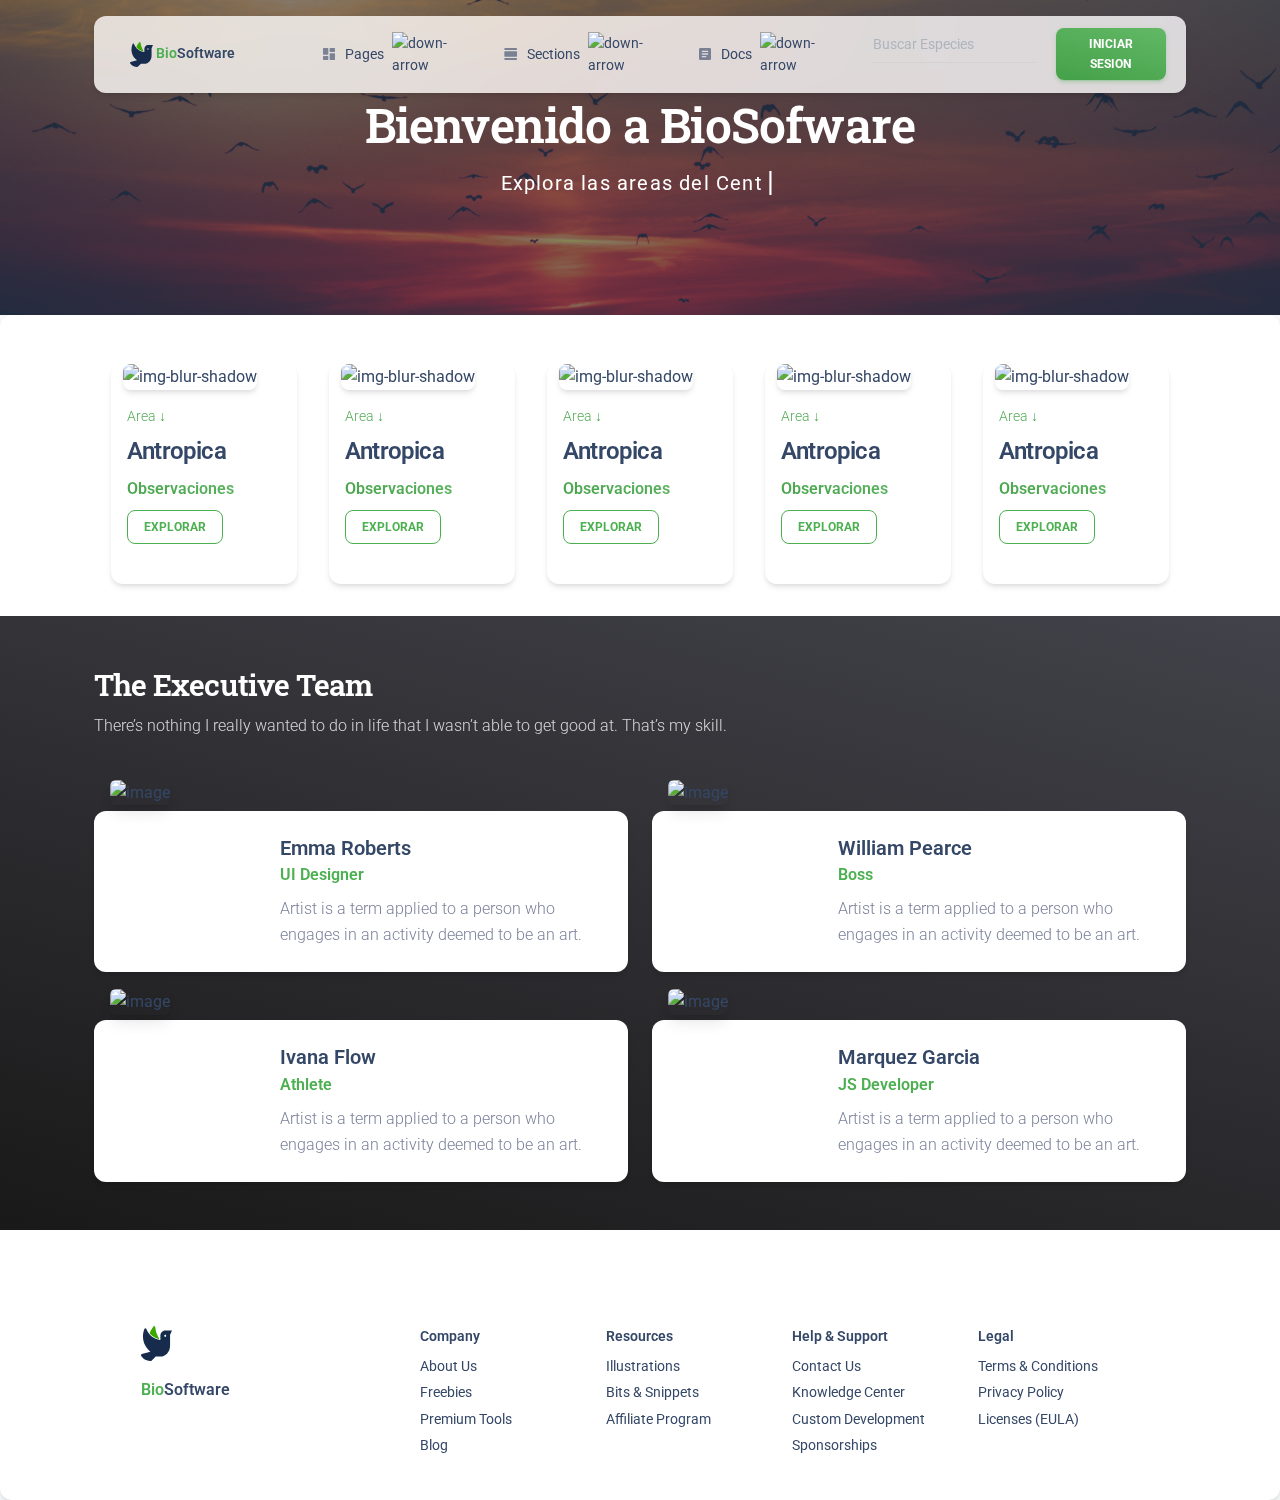
==== pages/areas.html @ e3a81d8c "11:01am 10/03/2023" ====
<!--
=========================================================
* <span class="text-dark font-weight-bold"><span class="text-success">Bio</span>Software</span> - v3.0.4
=========================================================

* Product Page:  https://www.creative-tim.com/product/material-kit 
* Copyright 2022 Creative Tim (https://www.creative-tim.com)
* Coded by www.creative-tim.com

=========================================================

* The above copyright notice and this permission notice shall be included in all copies or substantial portions of the Software. -->
<!DOCTYPE html>
<html lang="en" itemscope itemtype="http://schema.org/WebPage">

<head>
  <meta charset="utf-8" />
  <meta name="viewport" content="width=device-width, initial-scale=1, shrink-to-fit=no">
  <link rel="apple-touch-icon" sizes="76x76" href="../assets/img/logo-bio.svg">
  <link rel="icon" type="image/png" href="../assets/img/logo-bio.svg">
  <title>
    Biosofware
  </title>
  <!--     Fonts and icons     -->
  <link rel="stylesheet" type="text/css" href="https://fonts.googleapis.com/css?family=Roboto:300,400,500,700,900|Roboto+Slab:400,700" />
  <!-- Nucleo Icons -->
  <link href="../assets/css/nucleo-icons.css" rel="stylesheet" />
  <link href="../assets/css/nucleo-svg.css" rel="stylesheet" />
  <!-- Font Awesome Icons -->
  <script src="https://kit.fontawesome.com/42d5adcbca.js" crossorigin="anonymous"></script>
  <!-- Material Icons -->
  <link href="https://fonts.googleapis.com/icon?family=Material+Icons+Round" rel="stylesheet">
  <!-- CSS Files -->
  <link id="pagestyle" href="../assets/css/material-kit.css?v=3.0.4" rel="stylesheet" />
</head>

<body class="about-us bg-gray-100">
    <!-- Navbar Transparent -->
    <div class="container position-sticky z-index-sticky top-0"><div class="row"><div class="col-12">
      <nav class="navbar navbar-expand-lg  blur border-radius-xl top-0 z-index-fixed shadow position-absolute my-3 py-2 start-0 end-0 mx-4">
        <div class="container-fluid px-0">
          <a class="navbar-brand font-weight-bolder ms-sm-3" href="https://demos.creative-tim.com/material-kit/index" rel="tooltip" title="Designed and Coded by Creative Tim" data-placement="bottom" target="_blank">
            <img class="material-icons w-15 ps-1" src="../assets/img/logo-bio.svg" alt="">
            <span class="text-dark font-weight-bold"><span class="text-success">Bio</span>Software</span>
          </a>
          <button class="navbar-toggler shadow-none ms-1" type="button" data-bs-toggle="collapse" data-bs-target="#navigation" aria-controls="navigation" aria-expanded="false" aria-label="Toggle navigation">
            <span class="navbar-toggler-icon mt-2">
              <span class="navbar-toggler-bar bar1"></span>
              <span class="navbar-toggler-bar bar2"></span>
              <span class="navbar-toggler-bar bar3"></span>
            </span>
          </button>
          <div class="collapse navbar-collapse pt-3 pb-2 py-lg-0 w-100" id="navigation">
            <ul class="navbar-nav navbar-nav-hover ms-auto">
              <li class="nav-item dropdown dropdown-hover mx-2">
                <a class="nav-link ps-2 d-flex cursor-pointer align-items-center" id="dropdownMenuPages" data-bs-toggle="dropdown" aria-expanded="false">
                  <i class="material-icons opacity-6 me-2 text-md">dashboard</i>
                  Pages
                  <img src="../assets/img/down-arrow-dark.svg" alt="down-arrow" class="arrow ms-auto ms-md-2">
                </a>
                <div class="dropdown-menu dropdown-menu-animation ms-n3 dropdown-md p-3 border-radius-xl mt-0 mt-lg-3" aria-labelledby="dropdownMenuPages">
                  <div class="d-none d-lg-block">
        <h6 class="dropdown-header text-dark font-weight-bolder d-flex align-items-center px-1">
          Landing Pages
        </h6>
        <a href="./pages/about-us.html" class="dropdown-item border-radius-md">
          <span>About Us</span>
        </a>
        <a href="./pages/contact-us.html" class="dropdown-item border-radius-md">
          <span>Contact Us</span>
        </a>
        <a href="./pages/author.html" class="dropdown-item border-radius-md">
          <span>Author</span>
        </a>
        <h6 class="dropdown-header text-dark font-weight-bolder d-flex align-items-center px-1 mt-3">
          Account
        </h6>
        <a href="./pages/sign-in.html" class="dropdown-item border-radius-md">
          <span>Sign In</span>
        </a>
      </div>
      
      <div class="d-lg-none">
        <h6 class="dropdown-header text-dark font-weight-bolder d-flex align-items-center px-1">
          Landing Pages
        </h6>
      
        <a href="./pages/about-us.html" class="dropdown-item border-radius-md">
          <span>About Us</span>
        </a>
        <a href="./pages/contact-us.html" class="dropdown-item border-radius-md">
          <span>Contact Us</span>
        </a>
        <a href="./pages/author.html" class="dropdown-item border-radius-md">
          <span>Author</span>
        </a>
      
        <h6 class="dropdown-header text-dark font-weight-bolder d-flex align-items-center px-1 mt-3">
          Account
        </h6>
        <a href="./pages/sign-in.html" class="dropdown-item border-radius-md">
          <span>Sign In</span>
        </a>
      
      </div>
      
                </div>
              </li>
      
              <li class="nav-item dropdown dropdown-hover mx-2">
                <a class="nav-link ps-2 d-flex cursor-pointer align-items-center" id="dropdownMenuBlocks" data-bs-toggle="dropdown" aria-expanded="false">
                  <i class="material-icons opacity-6 me-2 text-md">view_day</i>
                  Sections
                  <img src="../assets/img/down-arrow-dark.svg" alt="down-arrow" class="arrow ms-auto ms-md-2">
                </a>
                <ul class="dropdown-menu dropdown-menu-end dropdown-menu-animation dropdown-md dropdown-md-responsive p-3 border-radius-lg mt-0 mt-lg-3" aria-labelledby="dropdownMenuBlocks">
                  <div class="d-none d-lg-block">
        <li class="nav-item dropdown dropdown-hover dropdown-subitem">
          <a class="dropdown-item py-2 ps-3 border-radius-md" href="./presentation.html">
            <div class="w-100 d-flex align-items-center justify-content-between">
              <div>
                <h6 class="dropdown-header text-dark font-weight-bolder d-flex justify-content-cente align-items-center p-0">Page Sections</h6>
                <span class="text-sm">See all sections</span>
              </div>
              <img src="../assets/img/down-arrow.svg" alt="down-arrow" class="arrow">
            </div>
          </a>
          <div class="dropdown-menu mt-0 py-3 px-2 mt-3">
            <a class="dropdown-item ps-3 border-radius-md mb-1" href="./sections/page-sections/hero-sections.html">
              Page Headers
            </a>
            <a class="dropdown-item ps-3 border-radius-md mb-1" href="./sections/page-sections/features.html">
              Features
            </a>
          </div>
        </li>
      
        <li class="nav-item dropdown dropdown-hover dropdown-subitem">
          <a class="dropdown-item py-2 ps-3 border-radius-md" href="./presentation.html">
            <div class="w-100 d-flex align-items-center justify-content-between">
              <div>
                <h6 class="dropdown-header text-dark font-weight-bolder d-flex justify-content-cente align-items-center p-0">Navigation</h6>
                <span class="text-sm">See all navigations</span>
              </div>
              <img src="../assets/img/down-arrow.svg" alt="down-arrow" class="arrow">
            </div>
          </a>
          <div class="dropdown-menu mt-0 py-3 px-2 mt-3">
            <a class="dropdown-item ps-3 border-radius-md mb-1" href="./sections/navigation/navbars.html">
              Navbars
            </a>
            <a class="dropdown-item ps-3 border-radius-md mb-1" href="./sections/navigation/nav-tabs.html">
              Nav Tabs
            </a>
            <a class="dropdown-item ps-3 border-radius-md mb-1" href="./sections/navigation/pagination.html">
              Pagination
            </a>
          </div>
        </li>
      
        <li class="nav-item dropdown dropdown-hover dropdown-subitem">
          <a class="dropdown-item py-2 ps-3 border-radius-md" href="./presentation.html">
            <div class="w-100 d-flex align-items-center justify-content-between">
              <div>
                <h6 class="dropdown-header text-dark font-weight-bolder d-flex justify-content-cente align-items-center p-0">Input Areas</h6>
                <span class="text-sm">See all input areas</span>
              </div>
              <img src="../assets/img/down-arrow.svg" alt="down-arrow" class="arrow">
            </div>
          </a>
          <div class="dropdown-menu mt-0 py-3 px-2 mt-3">
            <a class="dropdown-item ps-3 border-radius-md mb-1" href="./sections/input-areas/inputs.html">
              Inputs
            </a>
            <a class="dropdown-item ps-3 border-radius-md mb-1" href="./sections/input-areas/forms.html">
              Forms
            </a>
          </div>
        </li>
      
        <li class="nav-item dropdown dropdown-hover dropdown-subitem">
          <a class="dropdown-item py-2 ps-3 border-radius-md" href="./presentation.html">
            <div class="w-100 d-flex align-items-center justify-content-between">
              <div>
                <h6 class="dropdown-header text-dark font-weight-bolder d-flex justify-content-cente align-items-center p-0">Attention Catchers</h6>
                <span class="text-sm">See all examples</span>
              </div>
              <img src="../assets/img/down-arrow.svg" alt="down-arrow" class="arrow">
            </div>
          </a>
          <div class="dropdown-menu mt-0 py-3 px-2 mt-3">
            <a class="dropdown-item ps-3 border-radius-md mb-1" href="./sections/attention-catchers/alerts.html">
              Alerts
            </a>
            <a class="dropdown-item ps-3 border-radius-md mb-1" href="./sections/attention-catchers/modals.html">
              Modals
            </a>
            <a class="dropdown-item ps-3 border-radius-md mb-1" href="./sections/attention-catchers/tooltips-popovers.html">
              Tooltips & Popovers
            </a>
          </div>
        </li>
      
        <li class="nav-item dropdown dropdown-hover dropdown-subitem">
          <a class="dropdown-item py-2 ps-3 border-radius-md" href="./presentation.html">
            <div class="w-100 d-flex align-items-center justify-content-between">
              <div>
                <h6 class="dropdown-header text-dark font-weight-bolder d-flex justify-content-cente align-items-center p-0">Elements</h6>
                <span class="text-sm">See all elements</span>
              </div>
      
              <img src="../assets/img/down-arrow.svg" alt="down-arrow" class="arrow">
            </div>
          </a>
          <div class="dropdown-menu mt-0 py-3 px-2 mt-3">
            <a class="dropdown-item ps-3 border-radius-md mb-1" href="./sections/elements/avatars.html">
              Avatars
            </a>
            <a class="dropdown-item ps-3 border-radius-md mb-1" href="./sections/elements/badges.html">
              Badges
            </a>
            <a class="dropdown-item ps-3 border-radius-md mb-1" href="./sections/elements/breadcrumbs.html">
              Breadcrumbs
            </a>
            <a class="dropdown-item ps-3 border-radius-md mb-1" href="./sections/elements/buttons.html">
              Buttons
            </a>
            <a class="dropdown-item ps-3 border-radius-md mb-1" href="./sections/elements/dropdowns.html">
              Dropdowns
            </a>
            <a class="dropdown-item ps-3 border-radius-md mb-1" href="./sections/elements/progress-bars.html">
              Progress Bars
            </a>
            <a class="dropdown-item ps-3 border-radius-md mb-1" href="./sections/elements/toggles.html">
              Toggles
            </a>
            <a class="dropdown-item ps-3 border-radius-md mb-1" href="./sections/elements/typography.html">
              Typography
            </a>
          </div>
        </li>
      </div>
      
      <div class="row d-lg-none">
        <div class="col-md-12">
          <div class="d-flex mb-2">
            <div class="icon h-10 me-3 d-flex mt-1">
              <i class="ni ni-single-copy-04 text-gradient text-primary"></i>
            </div>
            <div class="w-100 d-flex align-items-center justify-content-between">
              <div>
                <h6 class="dropdown-header text-dark font-weight-bolder d-flex justify-content-cente align-items-center p-0">Page Sections</h6>
              </div>
            </div>
          </div>
          <a class="dropdown-item ps-3 border-radius-md mb-1" href="./sections/page-sections/hero-sections.html">
            Page Headers
          </a>
          <a class="dropdown-item ps-3 border-radius-md mb-1" href="./sections/page-sections/features.html">
            Features
          </a>
      
          <div class="d-flex mb-2 mt-3">
            <div class="icon h-10 me-3 d-flex mt-1">
              <i class="ni ni-laptop text-gradient text-primary"></i>
            </div>
            <div class="w-100 d-flex align-items-center justify-content-between">
              <div>
                <h6 class="dropdown-header text-dark font-weight-bolder d-flex justify-content-cente align-items-center p-0">Navigation</h6>
              </div>
            </div>
          </div>
          <a class="dropdown-item ps-3 border-radius-md mb-1" href="./sections/navigation/navbars.html">
            Navbars
          </a>
          <a class="dropdown-item ps-3 border-radius-md mb-1" href="./sections/navigation/nav-tabs.html">
            Nav Tabs
          </a>
          <a class="dropdown-item ps-3 border-radius-md mb-1" href="./sections/navigation/pagination.html">
            Pagination
          </a>
      
      
          <div class="d-flex mb-2 mt-3">
            <div class="icon h-10 me-3 d-flex mt-1">
              <i class="ni ni-badge text-gradient text-primary"></i>
            </div>
            <div class="w-100 d-flex align-items-center justify-content-between">
              <div>
                <h6 class="dropdown-header text-dark font-weight-bolder d-flex justify-content-cente align-items-center p-0">Input Areas</h6>
              </div>
            </div>
          </div>
          <a class="dropdown-item ps-3 border-radius-md mb-1" href="./sections/input-areas/inputs.html">
            Inputs
          </a>
          <a class="dropdown-item ps-3 border-radius-md mb-1" href="./sections/input-areas/forms.html">
            Forms
          </a>
      
      
          <div class="d-flex mb-2 mt-3">
            <div class="icon h-10 me-3 d-flex mt-1">
              <i class="ni ni-notification-70 text-gradient text-primary"></i>
            </div>
            <div class="w-100 d-flex align-items-center justify-content-between">
              <div>
                <h6 class="dropdown-header text-dark font-weight-bolder d-flex justify-content-cente align-items-center p-0">Attention Catchers</h6>
              </div>
            </div>
          </div>
          <a class="dropdown-item ps-3 border-radius-md mb-1" href="./sections/attention-catchers/alerts.html">
            Alerts
          </a>
          <a class="dropdown-item ps-3 border-radius-md mb-1" href="./sections/attention-catchers/modals.html">
            Modals
          </a>
          <a class="dropdown-item ps-3 border-radius-md mb-1" href="./sections/attention-catchers/tooltips-popovers.html">
            Tooltips & Popovers
          </a>
      
      
          <div class="d-flex mb-2 mt-3">
            <div class="icon h-10 me-3 d-flex mt-1">
              <i class="ni ni-app text-gradient text-primary"></i>
            </div>
            <div class="w-100 d-flex align-items-center justify-content-between">
              <div>
                <h6 class="dropdown-header text-dark font-weight-bolder d-flex justify-content-cente align-items-center p-0">Elements</h6>
              </div>
            </div>
          </div>
          <a class="dropdown-item ps-3 border-radius-md mb-1" href="./sections/elements/avatars.html">
            Avatars
          </a>
          <a class="dropdown-item ps-3 border-radius-md mb-1" href="./sections/elements/badges.html">
            Badges
          </a>
          <a class="dropdown-item ps-3 border-radius-md mb-1" href="./sections/elements/breadcrumbs.html">
            Breadcrumbs
          </a>
          <a class="dropdown-item ps-3 border-radius-md mb-1" href="./sections/elements/buttons.html">
            Buttons
          </a>
          <a class="dropdown-item ps-3 border-radius-md mb-1" href="./sections/elements/dropdowns.html">
            Dropdowns
          </a>
          <a class="dropdown-item ps-3 border-radius-md mb-1" href="./sections/elements/progress-bars.html">
            Progress Bars
          </a>
          <a class="dropdown-item ps-3 border-radius-md mb-1" href="./sections/elements/toggles.html">
            Toggles
          </a>
          <a class="dropdown-item ps-3 border-radius-md mb-1" href="./sections/elements/typography.html">
            Typography
          </a>
        </div>
      </div>
      
                </ul>
              </li>
      
              <li class="nav-item dropdown dropdown-hover mx-2">
                <a class="nav-link ps-2 d-flex cursor-pointer align-items-center" id="dropdownMenuDocs" data-bs-toggle="dropdown" aria-expanded="false">
                  <i class="material-icons opacity-6 me-2 text-md">article</i>
                  Docs
                  <img src="../assets/img/down-arrow-dark.svg" alt="down-arrow" class="arrow ms-auto ms-md-2">
                </a>
                <ul class="dropdown-menu dropdown-menu-end dropdown-menu-animation dropdown-md dropdown-md-responsive mt-0 mt-lg-3 p-3 border-radius-lg" aria-labelledby="dropdownMenuDocs">
                  <div class="d-none d-lg-block">
        <ul class="list-group">
          <li class="nav-item list-group-item border-0 p-0">
            <a class="dropdown-item py-2 ps-3 border-radius-md" href=" https://www.creative-tim.com/learning-lab/bootstrap/overview/material-kit ">
              <h6 class="dropdown-header text-dark font-weight-bolder d-flex justify-content-cente align-items-center p-0">Getting Started</h6>
              <span class="text-sm">All about overview, quick start, license and contents</span>
            </a>
          </li>
          <li class="nav-item list-group-item border-0 p-0">
            <a class="dropdown-item py-2 ps-3 border-radius-md" href=" https://www.creative-tim.com/learning-lab/bootstrap/colors/material-kit ">
              <h6 class="dropdown-header text-dark font-weight-bolder d-flex justify-content-cente align-items-center p-0">Foundation</h6>
              <span class="text-sm">See our colors, icons and typography</span>
            </a>
          </li>
          <li class="nav-item list-group-item border-0 p-0">
            <a class="dropdown-item py-2 ps-3 border-radius-md" href=" https://www.creative-tim.com/learning-lab/bootstrap/alerts/material-kit ">
              <h6 class="dropdown-header text-dark font-weight-bolder d-flex justify-content-cente align-items-center p-0">Components</h6>
              <span class="text-sm">Explore our collection of fully designed components</span>
            </a>
          </li>
          <li class="nav-item list-group-item border-0 p-0">
            <a class="dropdown-item py-2 ps-3 border-radius-md" href=" https://www.creative-tim.com/learning-lab/bootstrap/datepicker/material-kit ">
              <h6 class="dropdown-header text-dark font-weight-bolder d-flex justify-content-cente align-items-center p-0">Plugins</h6>
              <span class="text-sm">Check how you can integrate our plugins</span>
            </a>
          </li>
          <li class="nav-item list-group-item border-0 p-0">
            <a class="dropdown-item py-2 ps-3 border-radius-md" href=" https://www.creative-tim.com/learning-lab/bootstrap/utilities/material-kit ">
              <h6 class="dropdown-header text-dark font-weight-bolder d-flex justify-content-cente align-items-center p-0">Utility Classes</h6>
              <span class="text-sm">For those who want flexibility, use our utility classes</span>
            </a>
          </li>
        </ul>
      </div>
      
      <div class="row d-lg-none">
        <div class="col-md-12 g-0">
          <a class="dropdown-item py-2 ps-3 border-radius-md" href="./pages/about-us.html">
            <h6 class="dropdown-header text-dark font-weight-bolder d-flex justify-content-cente align-items-center p-0">Getting Started</h6>
            <span class="text-sm">All about overview, quick start, license and contents</span>
          </a>
      
          <a class="dropdown-item py-2 ps-3 border-radius-md" href="./pages/about-us.html">
            <h6 class="dropdown-header text-dark font-weight-bolder d-flex justify-content-cente align-items-center p-0">Foundation</h6>
            <span class="text-sm">See our colors, icons and typography</span>
          </a>
      
          <a class="dropdown-item py-2 ps-3 border-radius-md" href="./pages/about-us.html">
            <h6 class="dropdown-header text-dark font-weight-bolder d-flex justify-content-cente align-items-center p-0">Components</h6>
            <span class="text-sm">Explore our collection of fully designed components</span>
          </a>
      
          <a class="dropdown-item py-2 ps-3 border-radius-md" href="./pages/about-us.html">
            <h6 class="dropdown-header text-dark font-weight-bolder d-flex justify-content-cente align-items-center p-0">Plugins</h6>
            <span class="text-sm">Check how you can integrate our plugins</span>
          </a>
      
          <a class="dropdown-item py-2 ps-3 border-radius-md" href="./pages/about-us.html">
            <h6 class="dropdown-header text-dark font-weight-bolder d-flex justify-content-cente align-items-center p-0">Utility Classes</h6>
            <span class="text-sm">For those who want flexibility, use our utility classes</span>
          </a>
        </div>
      </div>
      
                </ul>
              </li>
              <div class="row text-center mx-2">
                <div class="mx-auto">
                  <div class="input-group input-group-dynamic">
                    <span class="input-group-text"><i class="fas fa-search" aria-hidden="true"></i></span>
                    <input class="form-control" placeholder="Buscar Especies" type="text" >
                  </div>
                </div>
              </div>
              <li class="nav-item my-auto ms-3 ms-lg-0">
                
                <a href="https://www.creative-tim.com/product/material-kit-pro" class="btn btn-sm bg-gradient-success mb-0 me-1 mt-2 mt-md-0">Iniciar Sesion</a>
                
              </li>
            </ul>
          </div>
        </div>
      </nav>
      <!-- End Navbar -->
      </div></div></div>
    <!-- End Navbar -->

    <header>
      <div class="page-header min-vh-35" style="background-image: url(&quot;../assets/fondos/ft7.jpg&quot;); background-position-y: 66%">
      <span class="mask bg-dark opacity-6"></span>
      <div class="container">
      <div class="row">
      <div class="col-lg-7 mx-auto text-white text-center">
      <h1 class="text-white">Bienvenido a BioSofware</h1>
      <p class="lead animate-text" id="animate-text1">Explora las areas del Centro Biotenológico Del Caribe.</p>
      </div>
      </div>
      </div>
      </div>
      </header>
  <!-- -------- END HEADER 7 w/ text and video ------- -->
  <div class="card card-body ">
<!-- Estilos de animacion de texto -->
      <style >
        .animate-text {
          letter-spacing: 0.075rem;
        }
        
        /*Para simular el cursor del teclado usamos la siguiente pseudoclase con una animación que pueden ver en la parte final del código CSS*/
        .animate-text::after {
          content: "|";
          font-size: 1.6rem;
          font-family: "Inconsolata", monospace;
          animation-name: parpadeo;
          animation-duration: 1s;
          animation-timing-function: linear;
          animation-iteration-count: infinite;
        }
        .zoom {
          animation: zoom 8s 0s;
        }
        
        /*Esta animación imita el parpadeo del cursor del teclado*/
        @keyframes parpadeo {
          0% {
            opacity: 1;
          }
          20% {
            opacity: 1;
          }
          25% {
            opacity: 0;
          }
          90% {
            opacity: 0;
          }
          100% {
            opacity: 1;
          }
        }
        
        /*Esta animación crea un zoom con la imagen de fondo del hero*/
        @keyframes zoom {
          0% {
            opacity: 0;
            transform: scale(1.1);
          }
          8% {
            opacity: 1;
          }
          60% {
            opacity: 1;
          }
          70% {
            opacity: 1;
            transform: scale(1);
          }
          100% {
            opacity: 1;
          }
        }
        
      </style>
<!-- Escript de animacion de texto -->
      <script>
        //Primero capturamos el elemento del DOM con el id que definimos en el html
        const text1 = document.getElementById("animate-text1");
        let str = text1.innerHTML;
        text1.innerHTML = "";

        //Declaramos una varible en la que asignaremos un valor para que sea el tiempo en ms que durará la función setTimeout
        const speed = 25;
        let i = 0;

        //Esta función recorre todos los caracteres nuestro texto
        const typeWriter = () => {
          if (i < str.length) {
            text1.innerHTML += str.charAt(i);
            i++;
            setTimeout(typeWriter, speed);
          }
        };

        //Acá ejecutamos la función
        setTimeout(typeWriter, speed);

      </script>

    <section class="py-4">
    <div class=" container">
      <div class="row justify-content-center">
      
      
        <div class="card mx-3 my-2 col-lg-2 col-md-6">
          <div class="card card-blog card-plain">
          <div class="position-relative">
          <a class="d-block">
          <img src="../assets/img/mapacbc.png" alt="img-blur-shadow" class="img-fluid shadow border-radius-lg">
          </a>
          </div>
          <div class="card-body px-1 pt-3">
            <p class="text-gradient text-success mb-2 text-sm">Area ↓</p>
          <a href="javascript:;">
          <h4>
            Antropica
          </h4>
          </a>
          <h6 class="text-gradient text-success"> <span id="state1" countTo="105"></span> Observaciones</h6>
          <button type="button" class="btn btn-outline-success btn-sm">Explorar</button>
          </div>
          </div>
          </div>

          <div class="card mx-3 my-2 col-lg-2 col-md-6">
            <div class="card card-blog card-plain">
            <div class="position-relative">
            <a class="d-block">
            <img src="../assets/img/mapacbc.png" alt="img-blur-shadow" class="img-fluid shadow border-radius-lg">
            </a>
            </div>
            <div class="card-body px-1 pt-3">
              <p class="text-gradient text-success mb-2 text-sm">Area ↓</p>
            <a href="javascript:;">
            <h4>
              Antropica
            </h4>
            </a>
            <h6 class="text-gradient text-success"> <span id="state2" countTo="74"></span> Observaciones</h6>
            <button type="button" class="btn btn-outline-success btn-sm">Explorar</button>
            </div>
            </div>
            </div>

            <div class="card mx-3 my-2 col-lg-2 col-md-6">
              <div class="card card-blog card-plain">
              <div class="position-relative">
              <a class="d-block">
              <img src="../assets/img/mapacbc.png" alt="img-blur-shadow" class="img-fluid shadow border-radius-lg">
              </a>
              </div>
              <div class="card-body px-1 pt-3">
                <p class="text-gradient text-success mb-2 text-sm">Area ↓</p>
              <a href="javascript:;">
              <h4>
                Antropica
              </h4>
              </a>
              <h6 class="text-gradient text-success"> <span id="state3" countTo="45"></span> Observaciones</h6>
              <button type="button" class="btn btn-outline-success btn-sm">Explorar</button>
              </div>
              </div>
              </div>

              <div class="card mx-3 my-2 col-lg-2 col-md-6">
                <div class="card card-blog card-plain">
                <div class="position-relative">
                <a class="d-block">
                <img src="../assets/img/mapacbc.png" alt="img-blur-shadow" class="img-fluid shadow border-radius-lg">
                </a>
                </div>
                <div class="card-body px-1 pt-3">
                  <p class="text-gradient text-success mb-2 text-sm">Area ↓</p>
                <a href="javascript:;">
                <h4>
                  Antropica
                </h4>
                </a>
                <h6 class="text-gradient text-success"> <span id="state4" countTo="94"></span> Observaciones</h6>
                <button type="button" class="btn btn-outline-success btn-sm">Explorar</button>
                </div>
                </div>
                </div>

                <div class="card mx-3 my-2 col-lg-2 col-md-6">
                  <div class="card card-blog card-plain">
                  <div class="position-relative">
                  <a class="d-block">
                  <img src="../assets/img/mapacbc.png" alt="img-blur-shadow" class="img-fluid shadow border-radius-lg">
                  </a>
                  </div>
                  <div class="card-body px-1 pt-3">
                    <p class="text-gradient text-success mb-2 text-sm">Area ↓</p>
                  <a href="javascript:;">
                  <h4>
                    Antropica
                  </h4>
                  </a>
                  <h6 class="text-gradient text-success"> <span id="state5" countTo="120"></span> Observaciones</h6>
                  <button type="button" class="btn btn-outline-success btn-sm">Explorar</button>
                  </div>
                  </div>
                  </div>
      </div>
      </div>
    </section>
    <!-- Section with four success areas left & one card right with image and waves -->

    <!-- END Section with four success areas left & one card right with image and waves -->
    <!-- -------- START Features w/ pattern background & stats & rocket -------- -->
    <section class="pb-5 position-relative bg-gradient-dark mx-n3">
      <div class="container">
        <div class="row">
          <div class="col-md-8 text-start mb-5 mt-5">
            <h3 class="text-white z-index-1 position-relative">The Executive Team</h3>
            <p class="text-white opacity-8 mb-0">There’s nothing I really wanted to do in life that I wasn’t able to get good at. That’s my skill.</p>
          </div>
        </div>
        <div class="row">
          <div class="col-lg-6 col-12">
            <div class="card card-profile mt-4">
              <div class="row">
                <div class="col-lg-4 col-md-6 col-12 mt-n5">
                  <a href="javascript:;">
                    <div class="p-3 pe-md-0">
                      <img class="w-100 border-radius-md shadow-lg" src="../assets/img/team-5.jpg" alt="image">
                    </div>
                  </a>
                </div>
                <div class="col-lg-8 col-md-6 col-12 my-auto">
                  <div class="card-body ps-lg-0">
                    <h5 class="mb-0">Emma Roberts</h5>
                    <h6 class="text-success">UI Designer</h6>
                    <p class="mb-0">Artist is a term applied to a person who engages in an activity deemed to be an art.</p>
                  </div>
                </div>
              </div>
            </div>
          </div>
          <div class="col-lg-6 col-12">
            <div class="card card-profile mt-lg-4 mt-5">
              <div class="row">
                <div class="col-lg-4 col-md-6 col-12 mt-n5">
                  <a href="javascript:;">
                    <div class="p-3 pe-md-0">
                      <img class="w-100 border-radius-md shadow-lg" src="../assets/img/bruce-mars.jpg" alt="image">
                    </div>
                  </a>
                </div>
                <div class="col-lg-8 col-md-6 col-12 my-auto">
                  <div class="card-body ps-lg-0">
                    <h5 class="mb-0">William Pearce</h5>
                    <h6 class="text-success">Boss</h6>
                    <p class="mb-0">Artist is a term applied to a person who engages in an activity deemed to be an art.</p>
                  </div>
                </div>
              </div>
            </div>
          </div>
        </div>
        <div class="row mt-4">
          <div class="col-lg-6 col-12">
            <div class="card card-profile mt-4 z-index-2">
              <div class="row">
                <div class="col-lg-4 col-md-6 col-12 mt-n5">
                  <a href="javascript:;">
                    <div class="p-3 pe-md-0">
                      <img class="w-100 border-radius-md shadow-lg" src="../assets/img/ivana-squares.jpg" alt="image">
                    </div>
                  </a>
                </div>
                <div class="col-lg-8 col-md-6 col-12 my-auto">
                  <div class="card-body ps-lg-0">
                    <h5 class="mb-0">Ivana Flow</h5>
                    <h6 class="text-success">Athlete</h6>
                    <p class="mb-0">Artist is a term applied to a person who engages in an activity deemed to be an art.</p>
                  </div>
                </div>
              </div>
            </div>
          </div>
          <div class="col-lg-6 col-12">
            <div class="card card-profile mt-lg-4 mt-5 z-index-2">
              <div class="row">
                <div class="col-lg-4 col-md-6 col-12 mt-n5">
                  <a href="javascript:;">
                    <div class="p-3 pe-md-0">
                      <img class="w-100 border-radius-md shadow-lg" src="../assets/img/ivana-square.jpg" alt="image">
                    </div>
                  </a>
                </div>
                <div class="col-lg-8 col-md-6 col-12 my-auto">
                  <div class="card-body ps-lg-0">
                    <h5 class="mb-0">Marquez Garcia</h5>
                    <h6 class="text-success">JS Developer</h6>
                    <p class="mb-0">Artist is a term applied to a person who engages in an activity deemed to be an art.</p>
                  </div>
                </div>
              </div>
            </div>
          </div>
        </div>
      </div>
    </section>
  <footer class="footer pt-5 mt-5">
    <div class="container">
      <div class=" row">
        <div class="col-md-3 mb-4 ms-auto">
          <div>
            <a href="https://www.creative-tim.com/product/material-kit">
              <img src="../assets/img/logo-bio.svg" class="mb-3 footer-logo" alt="main_logo">
            </a>
            <h6 class="font-weight-bolder mb-4"><span class="text-dark font-weight-bold"><span class="text-success">Bio</span>Software</span></h6>
          </div>
          <div>
            <ul class="d-flex flex-row ms-n3 nav">
              <li class="nav-item">
                <a class="nav-link pe-1" href="https://www.facebook.com/CreativeTim" target="_blank">
                  <i class="fab fa-facebook text-lg opacity-8"></i>
                </a>
              </li>
              <li class="nav-item">
                <a class="nav-link pe-1" href="https://twitter.com/creativetim" target="_blank">
                  <i class="fab fa-twitter text-lg opacity-8"></i>
                </a>
              </li>
              <li class="nav-item">
                <a class="nav-link pe-1" href="https://dribbble.com/creativetim" target="_blank">
                  <i class="fab fa-dribbble text-lg opacity-8"></i>
                </a>
              </li>
              <li class="nav-item">
                <a class="nav-link pe-1" href="https://github.com/creativetimofficial" target="_blank">
                  <i class="fab fa-github text-lg opacity-8"></i>
                </a>
              </li>
              <li class="nav-item">
                <a class="nav-link pe-1" href="https://www.youtube.com/channel/UCVyTG4sCw-rOvB9oHkzZD1w" target="_blank">
                  <i class="fab fa-youtube text-lg opacity-8"></i>
                </a>
              </li>
            </ul>
          </div>
        </div>
        <div class="col-md-2 col-sm-6 col-6 mb-4">
          <div>
            <h6 class="text-sm">Company</h6>
            <ul class="flex-column ms-n3 nav">
              <li class="nav-item">
                <a class="nav-link" href="https://www.creative-tim.com/presentation" target="_blank">
                  About Us
                </a>
              </li>
              <li class="nav-item">
                <a class="nav-link" href="https://www.creative-tim.com/templates/free" target="_blank">
                  Freebies
                </a>
              </li>
              <li class="nav-item">
                <a class="nav-link" href="https://www.creative-tim.com/templates/premium" target="_blank">
                  Premium Tools
                </a>
              </li>
              <li class="nav-item">
                <a class="nav-link" href="https://www.creative-tim.com/blog" target="_blank">
                  Blog
                </a>
              </li>
            </ul>
          </div>
        </div>
        <div class="col-md-2 col-sm-6 col-6 mb-4">
          <div>
            <h6 class="text-sm">Resources</h6>
            <ul class="flex-column ms-n3 nav">
              <li class="nav-item">
                <a class="nav-link" href="https://iradesign.io/" target="_blank">
                  Illustrations
                </a>
              </li>
              <li class="nav-item">
                <a class="nav-link" href="https://www.creative-tim.com/bits" target="_blank">
                  Bits & Snippets
                </a>
              </li>
              <li class="nav-item">
                <a class="nav-link" href="https://www.creative-tim.com/affiliates/new" target="_blank">
                  Affiliate Program
                </a>
              </li>
            </ul>
          </div>
        </div>
        <div class="col-md-2 col-sm-6 col-6 mb-4">
          <div>
            <h6 class="text-sm">Help & Support</h6>
            <ul class="flex-column ms-n3 nav">
              <li class="nav-item">
                <a class="nav-link" href="https://www.creative-tim.com/contact-us" target="_blank">
                  Contact Us
                </a>
              </li>
              <li class="nav-item">
                <a class="nav-link" href="https://www.creative-tim.com/knowledge-center" target="_blank">
                  Knowledge Center
                </a>
              </li>
              <li class="nav-item">
                <a class="nav-link" href="https://services.creative-tim.com/?ref=ct-mk2-footer" target="_blank">
                  Custom Development
                </a>
              </li>
              <li class="nav-item">
                <a class="nav-link" href="https://www.creative-tim.com/sponsorships" target="_blank">
                  Sponsorships
                </a>
              </li>
            </ul>
          </div>
        </div>
        <div class="col-md-2 col-sm-6 col-6 mb-4 me-auto">
          <div>
            <h6 class="text-sm">Legal</h6>
            <ul class="flex-column ms-n3 nav">
              <li class="nav-item">
                <a class="nav-link" href="https://www.creative-tim.com/knowledge-center/terms-of-service" target="_blank">
                  Terms & Conditions
                </a>
              </li>
              <li class="nav-item">
                <a class="nav-link" href="https://www.creative-tim.com/knowledge-center/privacy-policy" target="_blank">
                  Privacy Policy
                </a>
              </li>
              <li class="nav-item">
                <a class="nav-link" href="https://www.creative-tim.com/license" target="_blank">
                  Licenses (EULA)
                </a>
              </li>
            </ul>
          </div>
        </div>
        </div>
    </div>
  </footer>
  <!--   Core JS Files   -->
  <script src="../assets/js/core/popper.min.js" type="text/javascript"></script>
  <script src="../assets/js/core/bootstrap.min.js" type="text/javascript"></script>
  <script src="../assets/js/plugins/perfect-scrollbar.min.js"></script>
  <!--  Plugin for TypedJS, full documentation here: https://github.com/inorganik/CountUp.js -->
  <script src="../assets/js/plugins/countup.min.js"></script>
  <!--  Plugin for Parallax, full documentation here: https://github.com/wagerfield/parallax  -->
  <script src="../assets/js/plugins/parallax.min.js"></script>
  <!-- Control Center for Material UI Kit: parallax effects, scripts for the example pages etc -->
  <!--  Google Maps Plugin    -->
  <script src="https://maps.googleapis.com/maps/api/js?key=AIzaSyDTTfWur0PDbZWPr7Pmq8K3jiDp0_xUziI"></script>
  <script src="../assets/js/material-kit.min.js?v=3.0.4" type="text/javascript"></script>
  
    <script type="text/javascript">
    if (document.getElementById('state1')) {
      const countUp = new CountUp('state1', document.getElementById("state1").getAttribute("countTo"));
      if (!countUp.error) {
        countUp.start();
      } else {
        console.error(countUp.error);
      }
    }
    if (document.getElementById('state2')) {
      const countUp1 = new CountUp('state2', document.getElementById("state2").getAttribute("countTo"));
      if (!countUp1.error) {
        countUp1.start();
      } else {
        console.error(countUp1.error);
      }
    }
    
    if (document.getElementById('state3')) {
      const countUp1 = new CountUp('state3', document.getElementById("state3").getAttribute("countTo"));
      if (!countUp1.error) {
        countUp1.start();
      } else {
        console.error(countUp1.error);
      }
    }
    
    if (document.getElementById('state4')) {
      const countUp1 = new CountUp('state4', document.getElementById("state4").getAttribute("countTo"));
      if (!countUp1.error) {
        countUp1.start();
      } else {
        console.error(countUp1.error);
      }
    }
    
    if (document.getElementById('state5')) {
      const countUp1 = new CountUp('state5', document.getElementById("state5").getAttribute("countTo"));
      if (!countUp1.error) {
        countUp1.start();
      } else {
        console.error(countUp1.error);
      }
    }
    
    if (document.getElementById('state6')) {
      const countUp1 = new CountUp('state6', document.getElementById("state6").getAttribute("countTo"));
      if (!countUp1.error) {
        countUp1.start();
      } else {
        console.error(countUp1.error);
      }
    }
    
    if (document.getElementById('state7')) {
      const countUp1 = new CountUp('state7', document.getElementById("state7").getAttribute("countTo"));
      if (!countUp1.error) {
        countUp1.start();
      } else {
        console.error(countUp1.error);
      }
    }
    
    if (document.getElementById('state8')) {
      const countUp1 = new CountUp('state8', document.getElementById("state8").getAttribute("countTo"));
      if (!countUp1.error) {
        countUp1.start();
      } else {
        console.error(countUp1.error);
      }
    }
    if (document.getElementById('state9')) {
      const countUp2 = new CountUp('state9', document.getElementById("state9").getAttribute("countTo"));
      if (!countUp2.error) {
        countUp2.start();
      } else {
        console.error(countUp2.error);
      };
    }

    var el = document.getElementById('navbarPresentationShadow');
    var distance = 58;

    function scrollNavbarShadow() {
      if (this.pageYOffset > distance) {
        el.classList.remove('shadow-none');
        el.classList.add('shadow');
      } else {
        el.classList.add('shadow-none');
        el.classList.remove('shadow');
      }
    }

    window.addEventListener("scroll", function() {
      scrollNavbarShadow();
    });
  </script>
  </script>
  <script>
    if (document.getElementsByClassName('page-header')) {
      window.onscroll = debounce(function() {
        var scrollPosition = window.pageYOffset;
        var bgParallax = document.querySelector('.page-header');
        var oVal = (window.scrollY / 3);
        bgParallax.style.transform = 'translate3d(0,' + oVal + 'px,0)';
      }, 6);
    }
  </script>
</body>

</html>
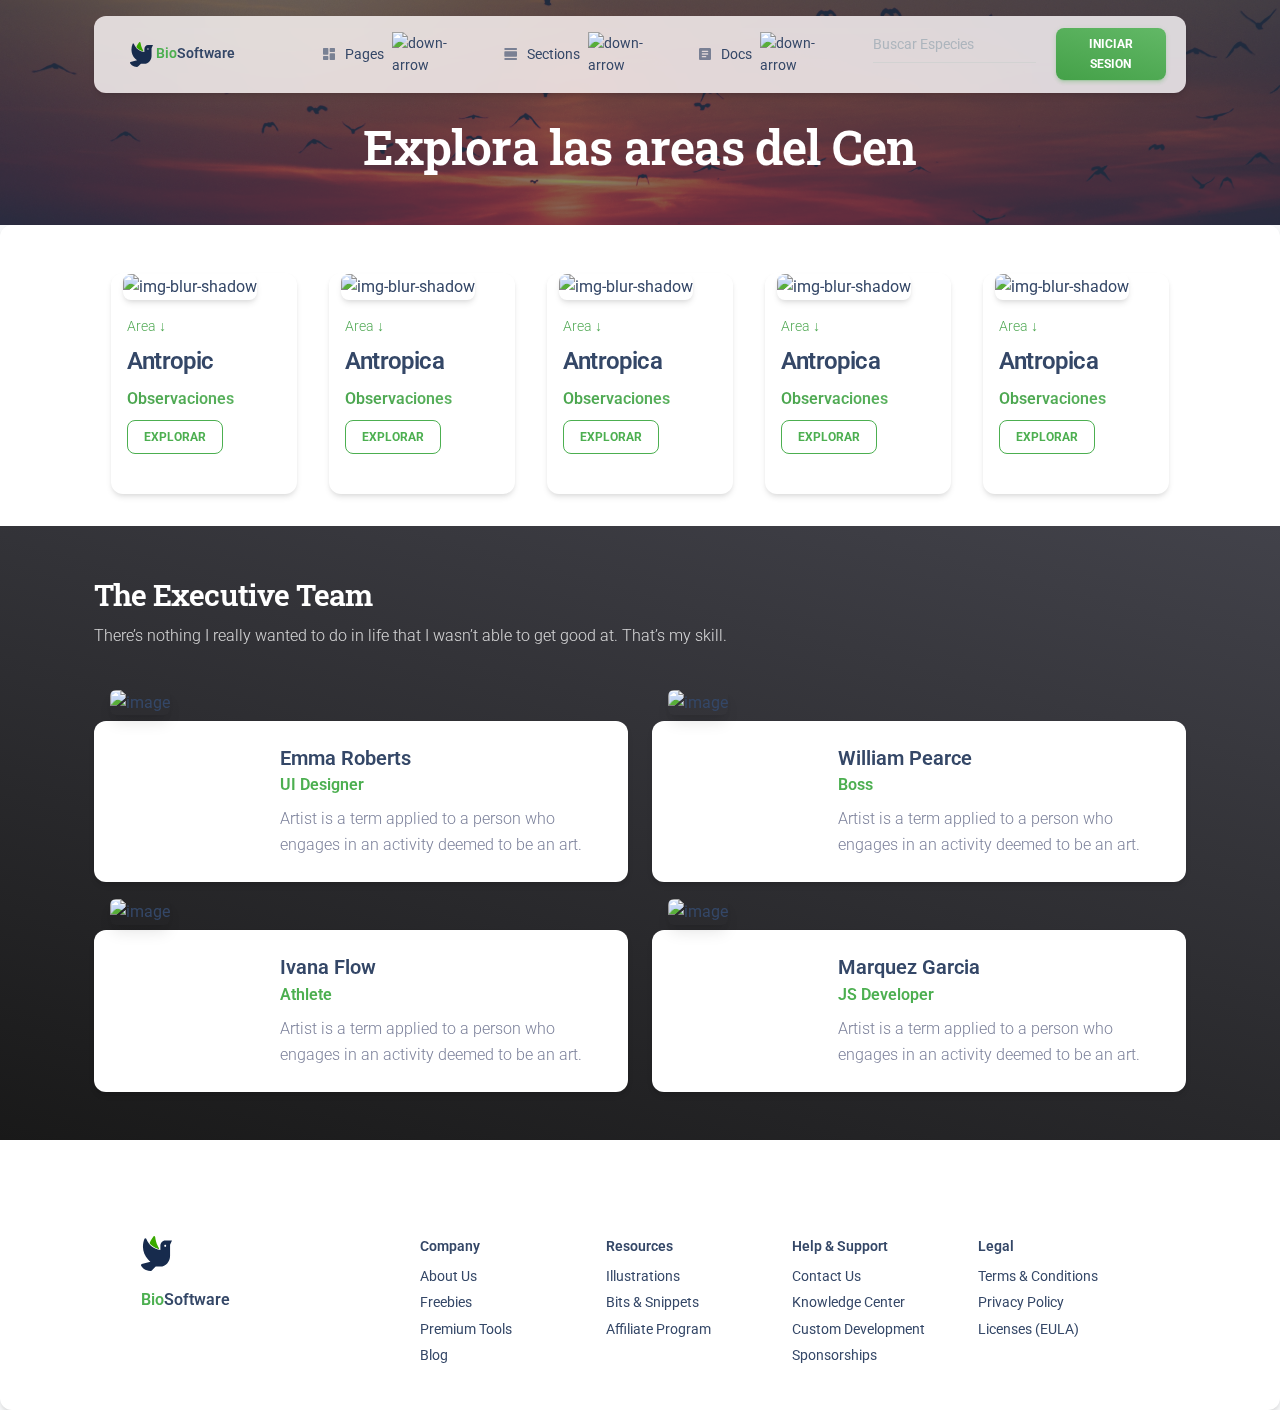
==== commit d92ad8e8: "11:21am 13/03/2023" ====
--- a/pages/areas.html
+++ b/pages/areas.html
@@ -39,7 +39,7 @@
     <div class="container position-sticky z-index-sticky top-0"><div class="row"><div class="col-12">
       <nav class="navbar navbar-expand-lg  blur border-radius-xl top-0 z-index-fixed shadow position-absolute my-3 py-2 start-0 end-0 mx-4">
         <div class="container-fluid px-0">
-          <a class="navbar-brand font-weight-bolder ms-sm-3" href="https://demos.creative-tim.com/material-kit/index" rel="tooltip" title="Designed and Coded by Creative Tim" data-placement="bottom" target="_blank">
+          <a class="navbar-brand font-weight-bolder ms-sm-3" href="../index.html" rel="tooltip" title="Designed and Coded by Creative Tim" data-placement="bottom">
             <img class="material-icons w-15 ps-1" src="../assets/img/logo-bio.svg" alt="">
             <span class="text-dark font-weight-bold"><span class="text-success">Bio</span>Software</span>
           </a>
@@ -455,13 +455,12 @@
     <!-- End Navbar -->
 
     <header>
-      <div class="page-header min-vh-35" style="background-image: url(&quot;../assets/fondos/ft7.jpg&quot;); background-position-y: 66%">
+      <div class="page-header min-vh-25" style="background-image: url(&quot;../assets/fondos/ft7.jpg&quot;); background-position-y: 66%">
       <span class="mask bg-dark opacity-6"></span>
       <div class="container">
       <div class="row">
-      <div class="col-lg-7 mx-auto text-white text-center">
-      <h1 class="text-white">Bienvenido a BioSofware</h1>
-      <p class="lead animate-text" id="animate-text1">Explora las areas del Centro Biotenológico Del Caribe.</p>
+      <div class="col-lg-7 mx-auto text-white text-center"><br><br><br>
+      <h1 class="text-white"  id="animate-text1">Explora las areas del Centro Biotenológico Del Caribe.</h1>
       </div>
       </div>
       </div>
@@ -571,7 +570,7 @@
             <p class="text-gradient text-success mb-2 text-sm">Area ↓</p>
           <a href="javascript:;">
           <h4>
-            Antropica
+            Antropic
           </h4>
           </a>
           <h6 class="text-gradient text-success"> <span id="state1" countTo="105"></span> Observaciones</h6>
@@ -765,7 +764,7 @@
       <div class=" row">
         <div class="col-md-3 mb-4 ms-auto">
           <div>
-            <a href="https://www.creative-tim.com/product/material-kit">
+            <a href="../index.html">
               <img src="../assets/img/logo-bio.svg" class="mb-3 footer-logo" alt="main_logo">
             </a>
             <h6 class="font-weight-bolder mb-4"><span class="text-dark font-weight-bold"><span class="text-success">Bio</span>Software</span></h6>
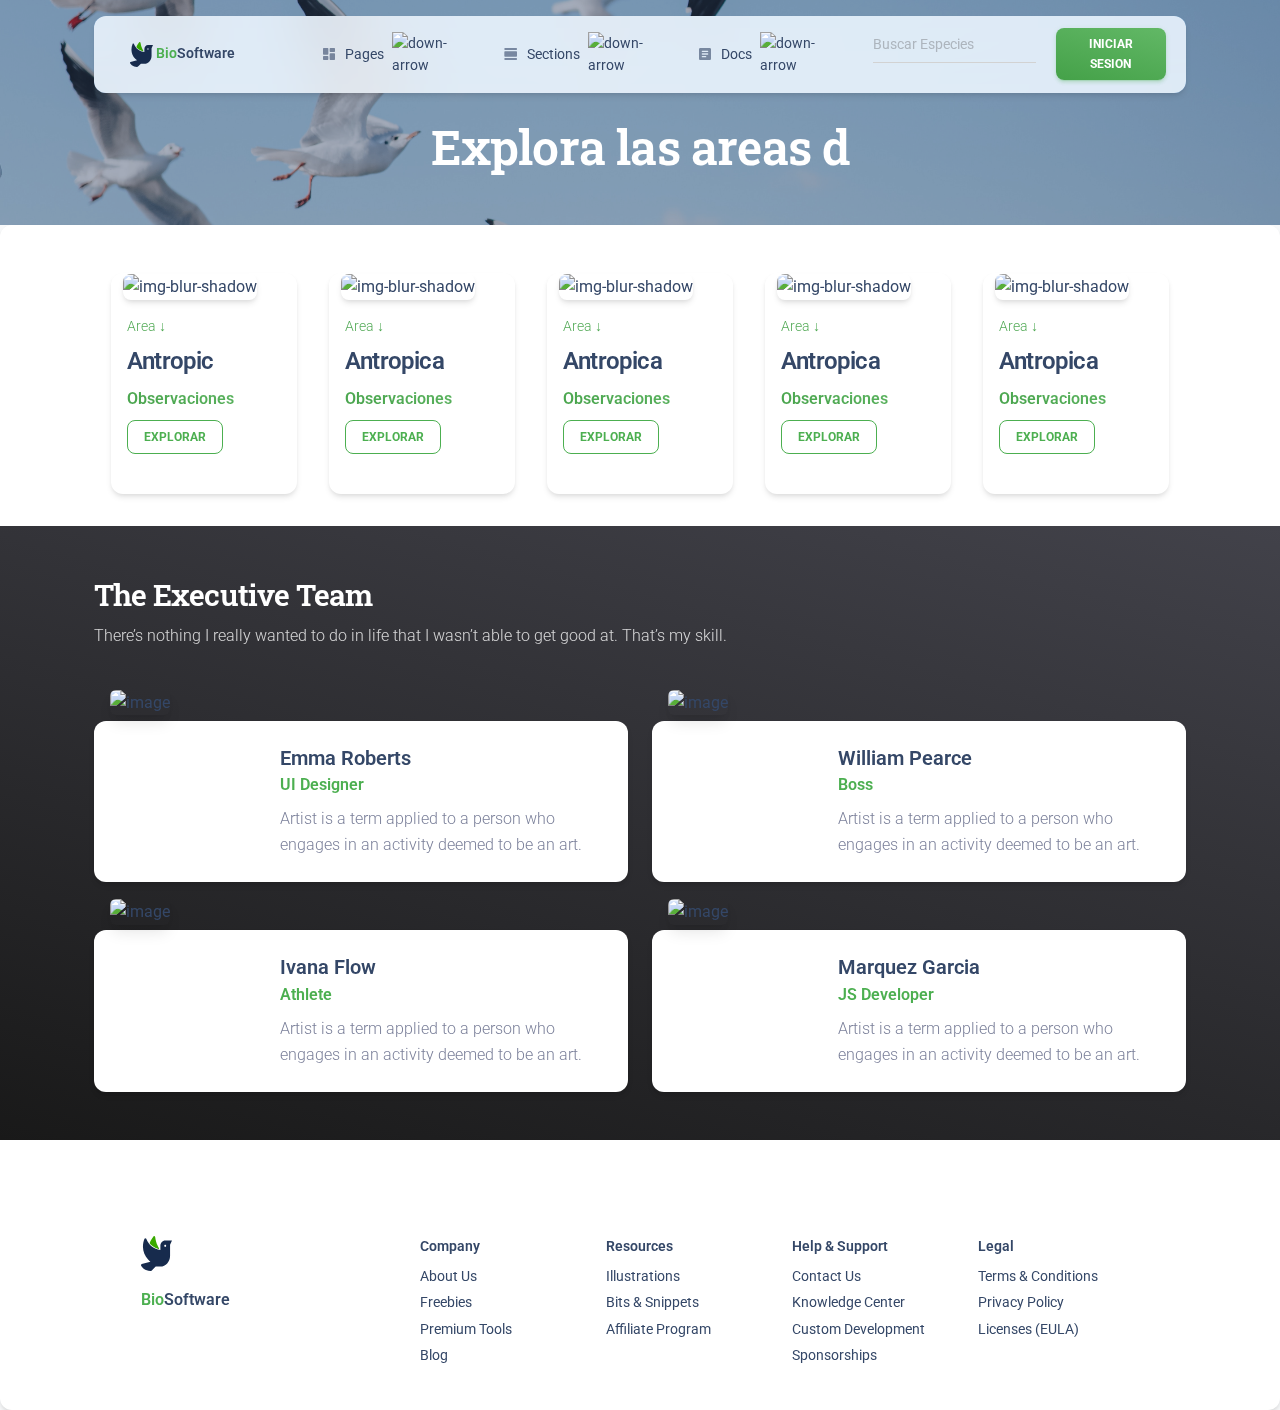
==== commit 142dc0cb: "11:15am 15/03/2023" ====
--- a/pages/areas.html
+++ b/pages/areas.html
@@ -455,8 +455,8 @@
     <!-- End Navbar -->
 
     <header>
-      <div class="page-header min-vh-25" style="background-image: url(&quot;../assets/fondos/ft7.jpg&quot;); background-position-y: 66%">
-      <span class="mask bg-dark opacity-6"></span>
+      <div class="page-header min-vh-25" style="background-image: url(&quot;../assets/img/especies1.jpg&quot;); background-position-y: 49%">
+      <span class="mask bg-dark opacity-4"></span>
       <div class="container">
       <div class="row">
       <div class="col-lg-7 mx-auto text-white text-center"><br><br><br>
